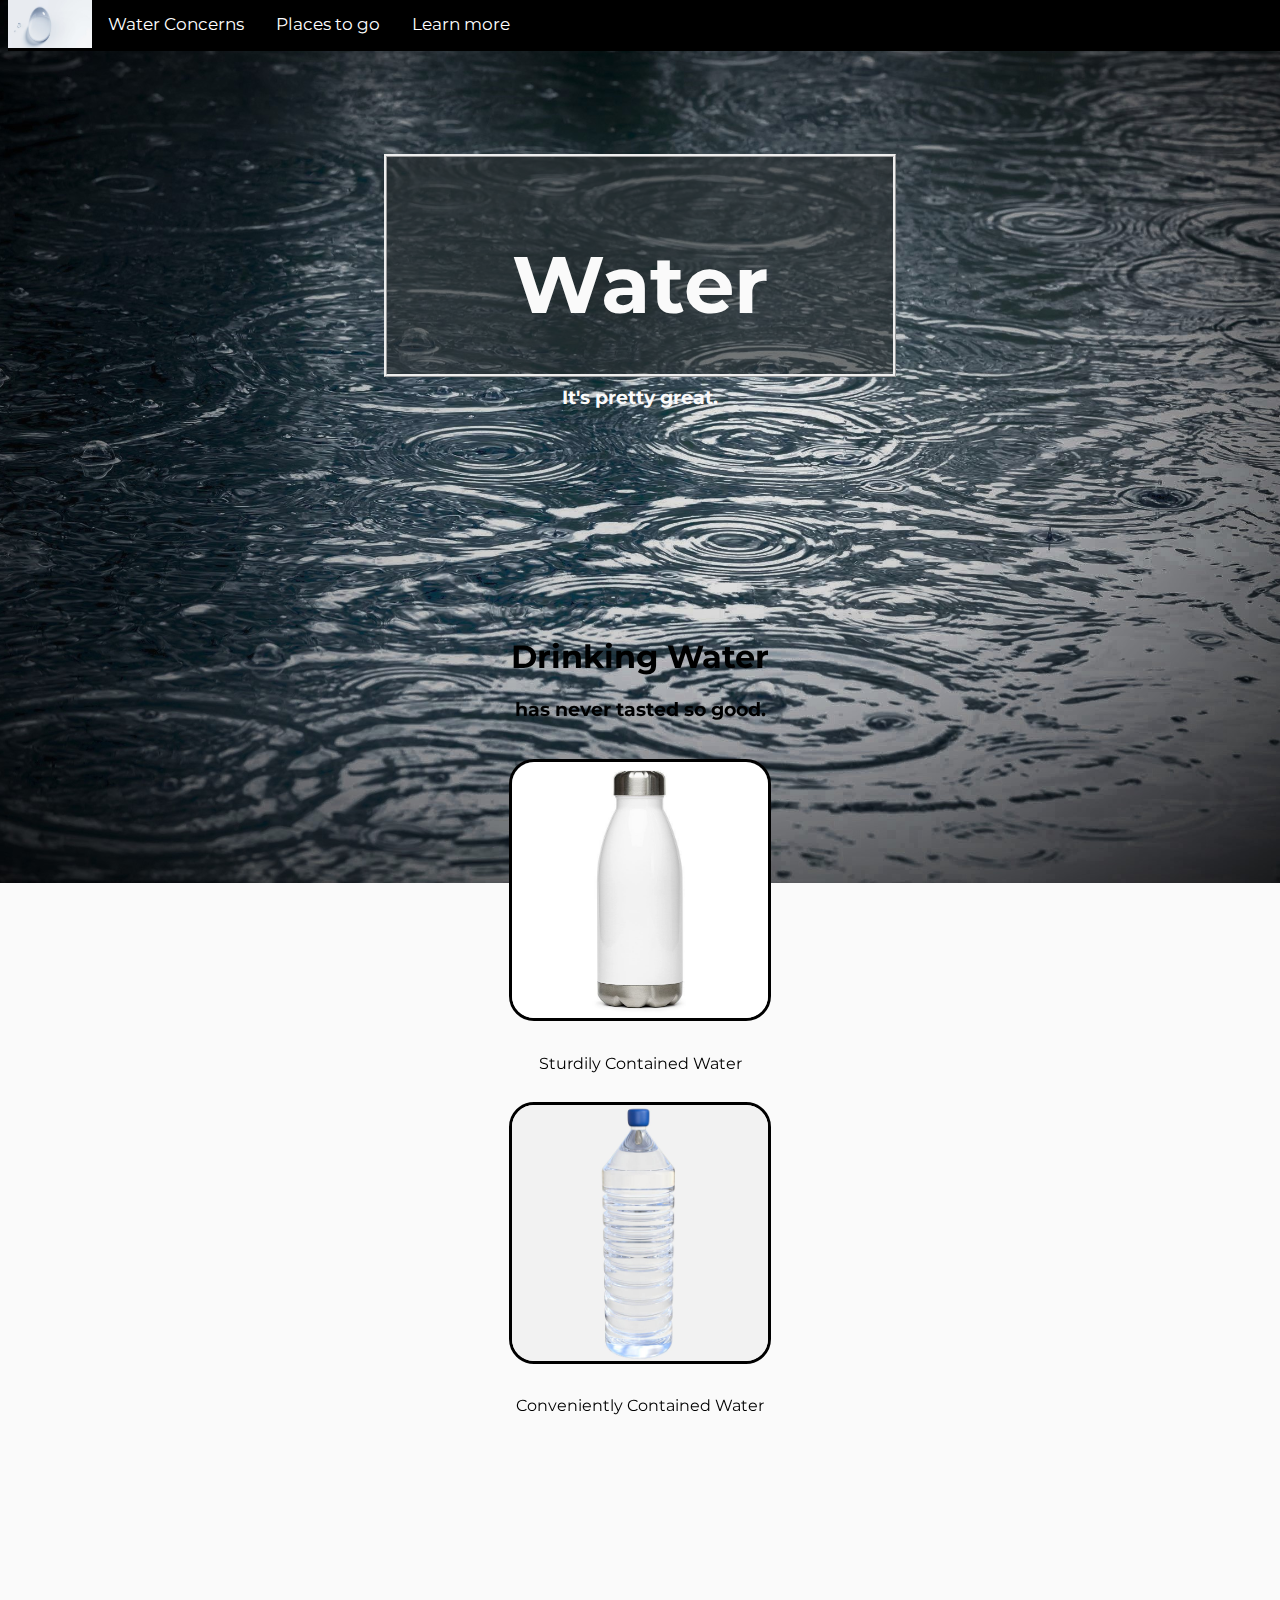
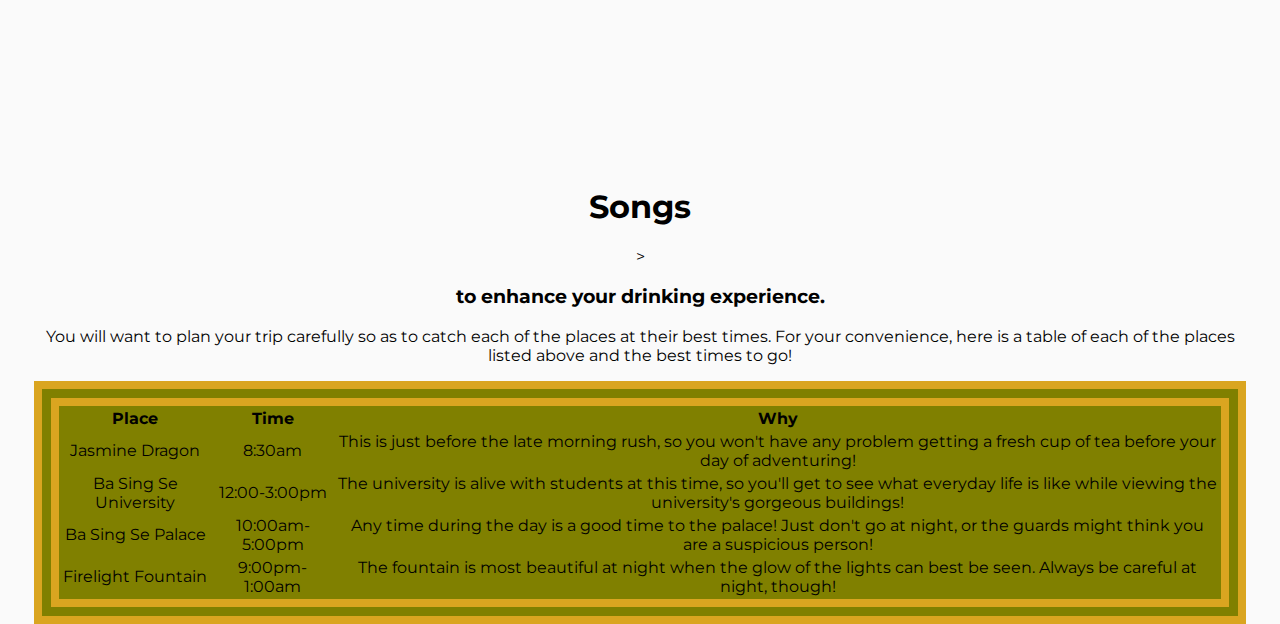
==== byebyewater.html @ 6576e6f5 "in progress" ====
<!DOCTYPE html>
<html lang="en">
    <head>
        <meta name="author" content="Sarah Wilkinson">
        <meta name="description" content="A Demo Page about Water">
        <meta name="viewport" content="width=device-width, initial-scale=1.0">

        <title>Water is Great!</title>

        <link rel = "stylesheet" type = "text/css" href = "design.css">
        <link href="https://cdn.jsdelivr.net/npm/bootstrap@5.1.1/dist/css/bootstrap.min.css" rel="stylesheet" integrity="sha384-F3w7mX95PdgyTmZZMECAngseQB83DfGTowi0iMjiWaeVhAn4FJkqJByhZMI3AhiU" crossorigin="anonymous">
        <script src="jsWater.js"></script>
    </head>
    <body>

        <div id="list" class="overview">
            <nav>
                <div id="navbar" class="topnav">
                    <a class="active" href="index.html">Water</a>
                    <a href="byebyewater.html">Water Concerns</a>
                    <a href="#markerforplaces">Places to go</a>
                    <a href="#learn">Learn more</a>
                  </div>                    
            </nav>
        </div>

        <section id="intro" class="overview">
            <div id="backg_opener" class="container-fluid">
                <hgroup>
                    <h1 id="mainTitle">Water</h1>
                    <h3>It's pretty great.</h3>
                </hgroup>
            </div>

        </section>
<!--
        <section id="layout" class="structure">
            <hr>
            <hgroup>
                <h2>City Layout</h2>
            </hgroup>

            <div id="components" class="structure">
                <p>
                    The first thing to know about Ba Sing Se is the city's layout. The city is surrounded by sections of the city in the following
                    order, from the outermost section to the innermost:
                </p>
                <div class="container">
                    <div id="mapBox">
                        <div class="row">
                            <div class="col-sm">
                                <ol id="citySections">
                                    <li><strong>Outer Wall: </strong>The outermost line of defense for Ba Sing Se. It encircles the entire city, including the Agrarian Zone.</li>
                                    <li><strong>Agrarian Zone: </strong>This penultimate section provides for the entire city, making Ba Sing Se completely self-sufficient!</li>
                                    <li><strong>Inner Wall: </strong>This wall encircles the residential districts of the city, providing its residents an extra line of defense.</li>
                                    <li><strong>Lower Ring: </strong>This section is comprised of the city's poorest residents. Lower Ring residents must have a passport to enter the Upper Ring.</li>
                                    <li><strong>Middle Ring: </strong>This section is comprised of the city's middle class. Middle Ring residents may travel wherever they like in the city without a need for a passport.</li>
                                    <li><strong>Upper Ring: </strong>This section is comprised of the city's richest residents. Upper Ring residents are upper-class citizens, often having ties to the government. They also do not need a passport to travel anywhere in the city.</li>
                                </ol>
                            </div>
                            <div class="col-sm">
                            </div>
                        </div>
                    </div>
                </div>                  

            </div>
        </section>
-->


        <section id="moreWater" class="info">
            <br id="markerforplaces">
            <hgroup>
                <h1>Drinking Water</h1>
                <h3>has never tasted so good.</h3>
            </hgroup>

            <div id="photos" class="waters">
                <div class="container">
                    <div class="row">
                        <div class="col-sm">
                            <figure class="chooseImg">
                                <img src="reuse.jfif" alt="Reusable Metal Water Bottle">
                                <figcaption>
                                    <p>
                                        Sturdily Contained Water
                                    </p>
                                </figcaption>
                            </figure>
                        </div>
                        <div class="col-sm">
                            <figure class="chooseImg">
                                <img src="plastic.jpg" alt="Plastic Water Bottle">
                                <figcaption>
                                    <p>
                                        Conveniently Contained Water
                                    </p>
                                </figcaption>
                            </figure>
                        </div>
                    </div>
                    <!--
                    <div class="row">
                        <div class="col-sm">
                            <figure>

                                <img src="palace.png" alt="Front View of the Earth Kingdom Palace">
                                <figcaption>
                                    <p>
                                        The Earth Kingdom palace is home to Ba Sing Se's royalty and is a grand sight to see! Located in the heart of the city in the Upper Ring, feast your eyes on
                                        the palace's exquisite architecture and witness the royal officials at work!
                                    </p>
                                </figcaption>
                            </figure>
                        </div>
                        <div class="col-sm">
                            <figure>
                                <img src="fountain.png" alt="The Firelight Fountain at night">
                                <figcaption>
                                    <p>
                                        This hidden gem is not a sight to miss. Many people will not travel to the Lower Ring because of its poor reputation, but the Firelight Fountain is
                                        a rare kind of beauty not found in the higher rings. Go at night to see the fountain in full effect!
                                    </p>
                                </figcaption>
                            </figure>
                        </div>
                    </div>   
                -->

                </div>  

            </div>
        </section>

        <section id="music" class="musicWater">
            <div id="plan" class="locs">
                <hgroup>
                    <h1>Songs</h1>>
                    <h3>to enhance your drinking experience.</h3>
                </hgroup>
                <p>
                    You will want to plan your trip carefully so as to catch each of the places at their best times. For your convenience, here is a 
                    table of each of the places listed above and the best times to go!
                </p>
                <table>
                    <tr>
                        <th>Place</th>
                        <th>Time</th>
                        <th>Why</th>
                    </tr>
                    <tr>
                        <td>Jasmine Dragon</td>
                        <td>8:30am</td>
                        <td>This is just before the late morning rush, so you won't have any problem getting a fresh cup of tea before your day of adventuring!</td>
                    </tr>
                    <tr>
                        <td>Ba Sing Se University</td>
                        <td>12:00-3:00pm</td>
                        <td>The university is alive with students at this time, so you'll get to see what everyday life is like while viewing the university's gorgeous buildings!</td>
                    </tr>
                    <tr>
                        <td>Ba Sing Se Palace</td>
                        <td>10:00am-5:00pm</td>
                        <td>Any time during the day is a good time to the palace! Just don't go at night, or the guards might think you are a suspicious person!</td>
                    </tr>
                    <tr>
                        <td>Firelight Fountain</td>
                        <td>9:00pm-1:00am</td>
                        <td>The fountain is most beautiful at night when the glow of the lights can best be seen. Always be careful at night, though!</td>
                    </tr>
                </table>
            </div>
        </section>
    </body>
</html>
---- design.css ----
@import url('https://fonts.googleapis.com/css2?family=Montserrat&display=swap');

body {
    background-color: #fafafa !important;
    padding-top: 3vw;
    font-family: 'Montserrat', sans-serif !important;
}

.container {
    text-align: center;
}

.container p {
    padding-top: 1vw;
}

#backg_opener {
    background-image: url("backg_rain.jpg");
    position: absolute;
    top: 0;
    left: 0;
    bottom: 0;
    right: 0;
    background-size: cover;
    background-position: center;
    height: 44vw;
    color: #fafafa;
    text-align: center;
    padding-top: 25vw;
    z-index:-1;
}

#backg_opener hgroup {
    position: absolute;
    top: 7vw;
    left: 0;
    bottom: 0;
    right: 0; 
    padding-top: 2vw; 
    height: 15vw;
    margin-top: 5vw;
    margin-left: 30vw;
    margin-right: 30vw;
    background-color: rgba(41, 47, 49, 0.6) !important;
    border-style: ridge;
}

#mainTitle {
    font-size: 500% !important;
}

#moreWater {
    position: relative;
    top: 43vw;
    text-align: center;
    margin-bottom: 5vw;
}

#photos {
    margin: 2vw;
}

.waters img {
    height: 20vw;
    width: 20vw;
    border-radius: 25px;
    border-style: solid;
    margin-top: 1vw;
}

.chooseImg:hover {
    border-style: solid;
    border-radius: 25px;
    border-color: gray;
}

#music {
    text-align: center;
    position: relative;
    top: 67vw;
}

#copyright {
    position: relative;
    top: 40vw;
}

#copyright hr {
    margin-top: 3vw;
}

#wider {
    width:4vw;
}

.icons img {
    height: 20px;
    width: 20px;
}


#plan {
    margin: 2vw;
}

table {
    border: goldenrod;
    border-width: 2vw;
    border-style: double;
    background: olive;
}


/* nav bar styling  from https://www.w3schools.com/howto/howto_css_fixed_menu.asp */
.topnav {
    background-color: #000000;
    overflow: hidden;
    position: fixed;
    top: 0;
    width: 100%;
    height: 4vw;
    transition: top 0.5s;
  }

  .topnav a {
    float: left;
    color: white;
    text-align: center;
    padding: 14px 16px;
    text-decoration: none;
    font-size: 17px;
  }

  .topnav a:hover, .dropdown:hover .dropbtn {
    background-color: #fafafa;
    color: black !important;
  }

  .topnav a.active {
    background-image: url(droplet.jpg);
    background-size: 7vw 7vw;
    top: 1vw;
    background-position: center;
    background-repeat: no-repeat;
    color: transparent;
  }
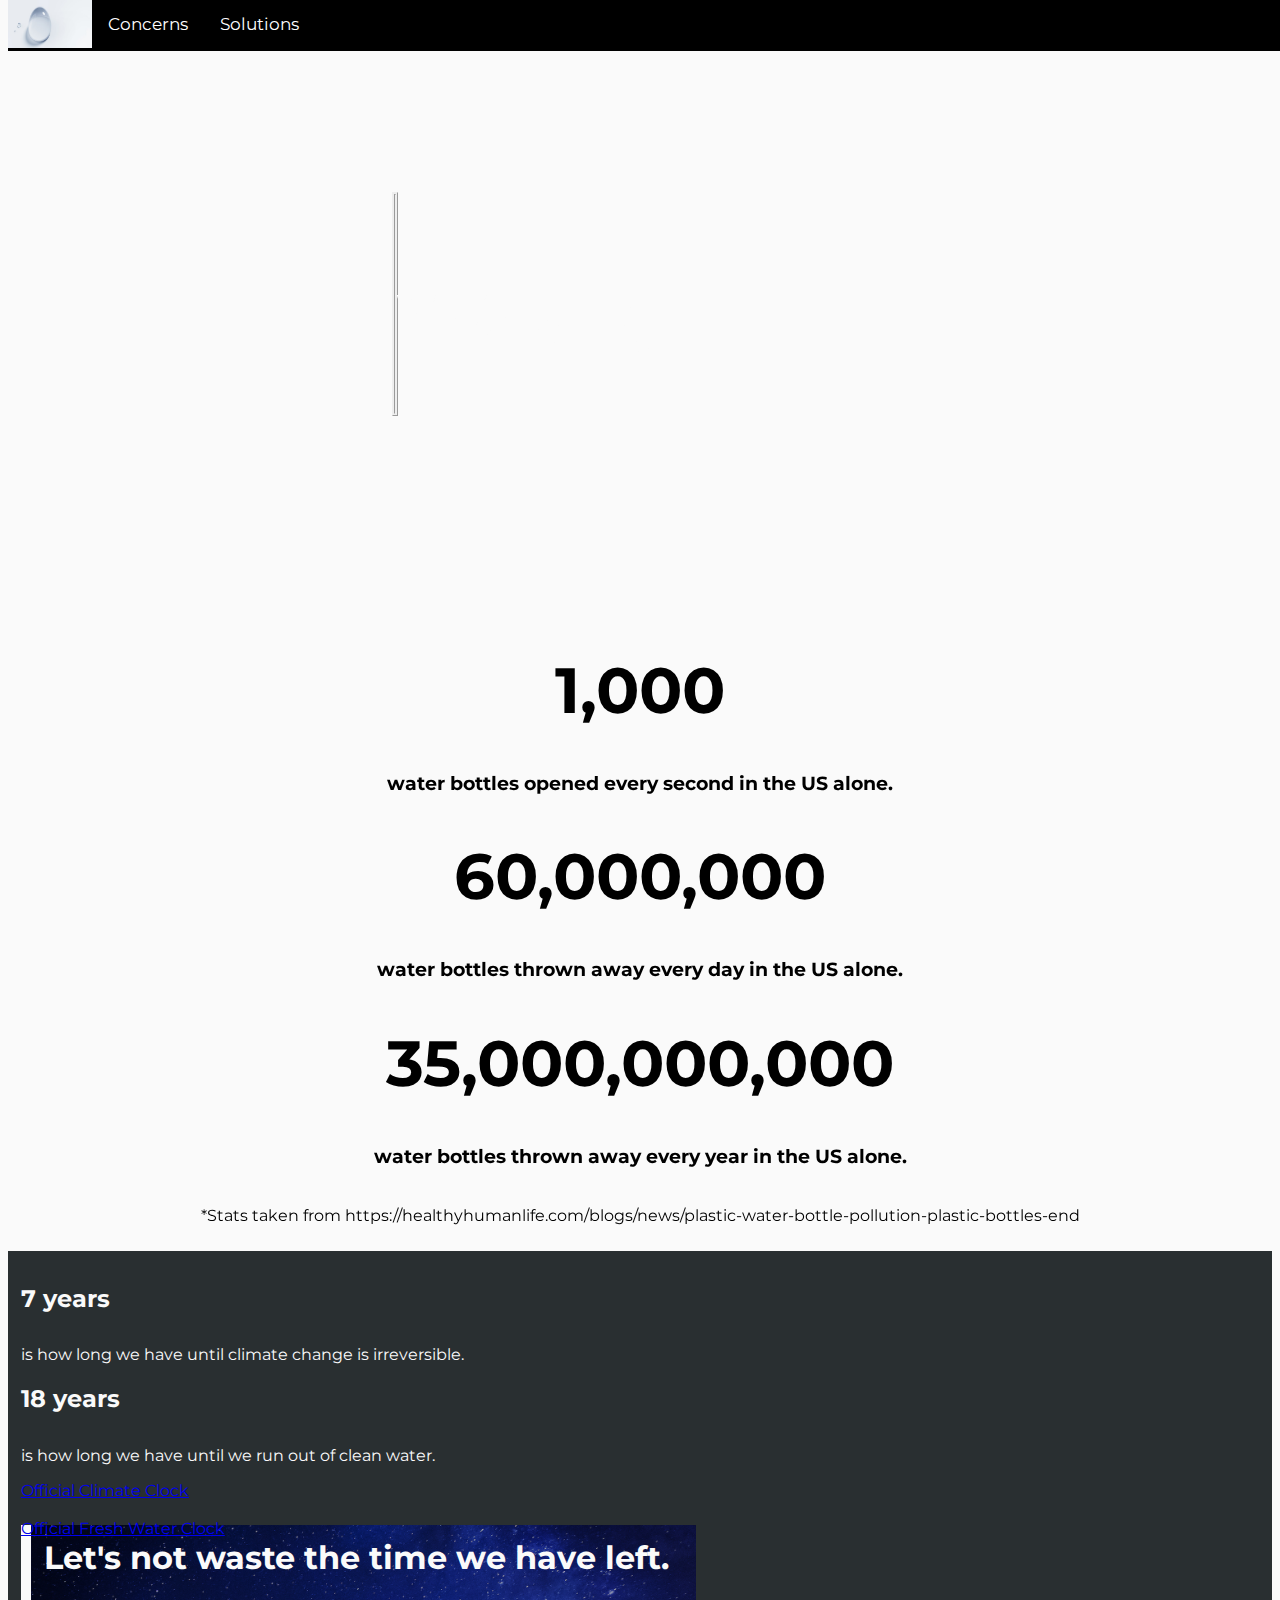
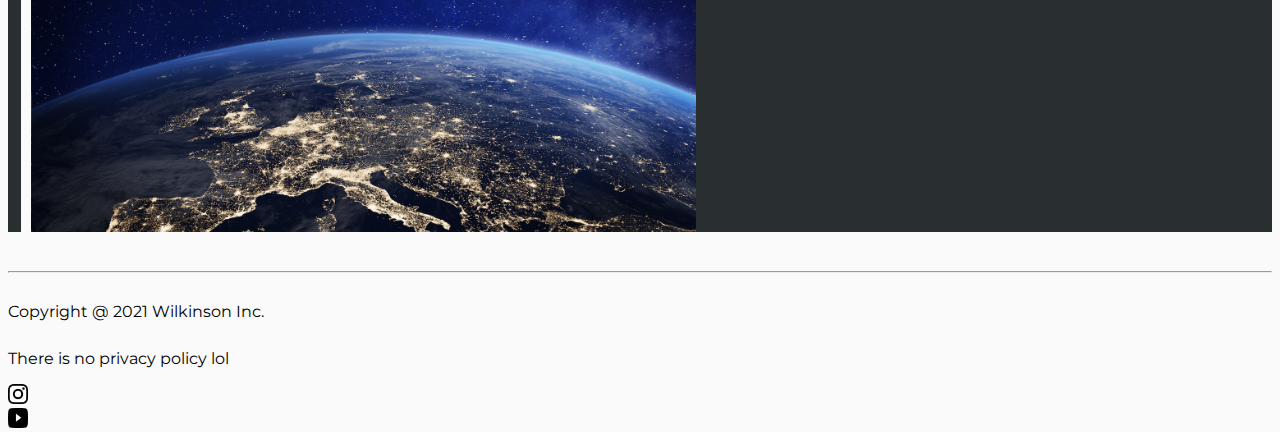
==== commit 2b145004: "finished i guess" ====
--- a/byebyewater.html
+++ b/byebyewater.html
@@ -12,164 +12,108 @@
         <script src="jsWater.js"></script>
     </head>
     <body>
-
         <div id="list" class="overview">
             <nav>
                 <div id="navbar" class="topnav">
                     <a class="active" href="index.html">Water</a>
-                    <a href="byebyewater.html">Water Concerns</a>
-                    <a href="#markerforplaces">Places to go</a>
-                    <a href="#learn">Learn more</a>
+                    <a href="byebyewater.html">Concerns</a>
+                    <a href="saveWater.html">Solutions</a>
                   </div>                    
             </nav>
         </div>
 
         <section id="intro" class="overview">
-            <div id="backg_opener" class="container-fluid">
+            <div id="byeopener" class="container-fluid">
                 <hgroup>
-                    <h1 id="mainTitle">Water</h1>
-                    <h3>It's pretty great.</h3>
+                    <h1 id="mainTitle">Waste</h1>
+                    <h3>It's not that great.</h3>
                 </hgroup>
-            </div>
-
-        </section>
-<!--
-        <section id="layout" class="structure">
-            <hr>
-            <hgroup>
-                <h2>City Layout</h2>
-            </hgroup>
-
-            <div id="components" class="structure">
-                <p>
-                    The first thing to know about Ba Sing Se is the city's layout. The city is surrounded by sections of the city in the following
-                    order, from the outermost section to the innermost:
-                </p>
-                <div class="container">
-                    <div id="mapBox">
-                        <div class="row">
-                            <div class="col-sm">
-                                <ol id="citySections">
-                                    <li><strong>Outer Wall: </strong>The outermost line of defense for Ba Sing Se. It encircles the entire city, including the Agrarian Zone.</li>
-                                    <li><strong>Agrarian Zone: </strong>This penultimate section provides for the entire city, making Ba Sing Se completely self-sufficient!</li>
-                                    <li><strong>Inner Wall: </strong>This wall encircles the residential districts of the city, providing its residents an extra line of defense.</li>
-                                    <li><strong>Lower Ring: </strong>This section is comprised of the city's poorest residents. Lower Ring residents must have a passport to enter the Upper Ring.</li>
-                                    <li><strong>Middle Ring: </strong>This section is comprised of the city's middle class. Middle Ring residents may travel wherever they like in the city without a need for a passport.</li>
-                                    <li><strong>Upper Ring: </strong>This section is comprised of the city's richest residents. Upper Ring residents are upper-class citizens, often having ties to the government. They also do not need a passport to travel anywhere in the city.</li>
-                                </ol>
-                            </div>
-                            <div class="col-sm">
-                            </div>
-                        </div>
-                    </div>
-                </div>                  
-
-            </div>
-        </section>
--->
-
-
-        <section id="moreWater" class="info">
-            <br id="markerforplaces">
-            <hgroup>
-                <h1>Drinking Water</h1>
-                <h3>has never tasted so good.</h3>
-            </hgroup>
-
-            <div id="photos" class="waters">
-                <div class="container">
-                    <div class="row">
-                        <div class="col-sm">
-                            <figure class="chooseImg">
-                                <img src="reuse.jfif" alt="Reusable Metal Water Bottle">
-                                <figcaption>
-                                    <p>
-                                        Sturdily Contained Water
-                                    </p>
-                                </figcaption>
-                            </figure>
-                        </div>
-                        <div class="col-sm">
-                            <figure class="chooseImg">
-                                <img src="plastic.jpg" alt="Plastic Water Bottle">
-                                <figcaption>
-                                    <p>
-                                        Conveniently Contained Water
-                                    </p>
-                                </figcaption>
-                            </figure>
-                        </div>
-                    </div>
-                    <!--
-                    <div class="row">
-                        <div class="col-sm">
-                            <figure>
-
-                                <img src="palace.png" alt="Front View of the Earth Kingdom Palace">
-                                <figcaption>
-                                    <p>
-                                        The Earth Kingdom palace is home to Ba Sing Se's royalty and is a grand sight to see! Located in the heart of the city in the Upper Ring, feast your eyes on
-                                        the palace's exquisite architecture and witness the royal officials at work!
-                                    </p>
-                                </figcaption>
-                            </figure>
-                        </div>
-                        <div class="col-sm">
-                            <figure>
-                                <img src="fountain.png" alt="The Firelight Fountain at night">
-                                <figcaption>
-                                    <p>
-                                        This hidden gem is not a sight to miss. Many people will not travel to the Lower Ring because of its poor reputation, but the Firelight Fountain is
-                                        a rare kind of beauty not found in the higher rings. Go at night to see the fountain in full effect!
-                                    </p>
-                                </figcaption>
-                            </figure>
-                        </div>
-                    </div>   
-                -->
-
-                </div>  
-
             </div>
         </section>
 
-        <section id="music" class="musicWater">
-            <div id="plan" class="locs">
-                <hgroup>
-                    <h1>Songs</h1>>
-                    <h3>to enhance your drinking experience.</h3>
-                </hgroup>
-                <p>
-                    You will want to plan your trip carefully so as to catch each of the places at their best times. For your convenience, here is a 
-                    table of each of the places listed above and the best times to go!
-                </p>
-                <table>
-                    <tr>
-                        <th>Place</th>
-                        <th>Time</th>
-                        <th>Why</th>
-                    </tr>
-                    <tr>
-                        <td>Jasmine Dragon</td>
-                        <td>8:30am</td>
-                        <td>This is just before the late morning rush, so you won't have any problem getting a fresh cup of tea before your day of adventuring!</td>
-                    </tr>
-                    <tr>
-                        <td>Ba Sing Se University</td>
-                        <td>12:00-3:00pm</td>
-                        <td>The university is alive with students at this time, so you'll get to see what everyday life is like while viewing the university's gorgeous buildings!</td>
-                    </tr>
-                    <tr>
-                        <td>Ba Sing Se Palace</td>
-                        <td>10:00am-5:00pm</td>
-                        <td>Any time during the day is a good time to the palace! Just don't go at night, or the guards might think you are a suspicious person!</td>
-                    </tr>
-                    <tr>
-                        <td>Firelight Fountain</td>
-                        <td>9:00pm-1:00am</td>
-                        <td>The fountain is most beautiful at night when the glow of the lights can best be seen. Always be careful at night, though!</td>
-                    </tr>
-                </table>
+        <section id="moreWater" class="info">
+            <br>
+            <div id="numbers" class="wow">
+                <div class="container">                   
+                    <div class="col-sm">
+                        <div class="row">
+                            <hgroup>
+                                <h1 class="stats">1,000</h1>
+                                <h3>water bottles opened every second in the US alone.</h3>
+                            </hgroup>
+                        </div> 
+                        <div class="row">
+                            <hgroup>
+                                <h1 class="stats">60,000,000</h1>
+                                <h3>water bottles thrown away every day in the US alone.</h3>
+                            </hgroup>
+                        </div>   
+                        <div class="row">
+                            <hgroup>
+                                <h1 class="stats">35,000,000,000</h1>
+                                <h3>water bottles thrown away every year in the US alone.</h3>
+                            </hgroup>
+                        </div>
+                        <div class="row">
+                            <p>*Stats taken from https://healthyhumanlife.com/blogs/news/plastic-water-bottle-pollution-plastic-bottles-end</p>
+                        </div>
+                    </div>
+                </div>  
+            </div>
+        </section>
+
+        <section id="moreInfo" class="structure">
+            <div class="container">
+                <div class="row">
+                    <div class="col-sm">
+                        <hgroup>
+                            <h2>7 years</h2>
+                            <p>
+                                is how long we have until climate change is irreversible. 
+                            </p>
+                            <h2>18 years</h2>
+                            <p>
+                                is how long we have until we run out of clean water.
+                            </p>
+                            <a href="https://climateclock.world/" class="btn btn-primary" target="_blank">Official Climate Clock</a>
+                            <br><br>
+                            <a href="https://www.theworldcounts.com/challenges/planet-earth/freshwater/when-will-the-world-run-out-of-water/story" class="btn btn-primary" target="_blank">Official Fresh Water Clock</a>
+                        </hgroup>
+                    </div>
+                    <div class="col-sm">
+                        <h1 id="timeLeft">Let's not waste the time we have left.</h1>
+                    </div>
+                </div>
+            </div>                  
+        </section>
+
+        <section id="copyright">
+            <hr>
+            <div class="icons">
+                <div id="copyrights" class="container">
+                    <div class="row">
+                        <div id="wider" class="col-sm">
+                            <p>
+                                Copyright @ 2021 Wilkinson Inc.
+                            </p>
+                        </div>
+                        <div class="col-sm">
+                            <p>
+                                There is no privacy policy lol
+                            </p>
+                        </div>
+                        <div class="col-sm">
+                            <a href="https://www.instagram.com/">
+                                <img src="insta.png" alt="We don't have an insta page">
+                            </a>
+                        </div>
+                        <div class="col-sm">
+                            <a href="https://www.youtube.com/">
+                                <img src="youtube.png" alt="We don't have a YouTube page either">
+                            </a>                
+                        </div>
+                    </div>
+                </div>
             </div>
         </section>
     </body>
--- a/design.css
+++ b/design.css
@@ -2,35 +2,14 @@
 
 body {
     background-color: #fafafa !important;
-    padding-top: 3vw;
     font-family: 'Montserrat', sans-serif !important;
-}
-
-.container {
-    text-align: center;
 }
 
 .container p {
     padding-top: 1vw;
 }
 
-#backg_opener {
-    background-image: url("backg_rain.jpg");
-    position: absolute;
-    top: 0;
-    left: 0;
-    bottom: 0;
-    right: 0;
-    background-size: cover;
-    background-position: center;
-    height: 44vw;
-    color: #fafafa;
-    text-align: center;
-    padding-top: 25vw;
-    z-index:-1;
-}
-
-#backg_opener hgroup {
+.overview hgroup {
     position: absolute;
     top: 7vw;
     left: 0;
@@ -49,15 +28,29 @@
     font-size: 500% !important;
 }
 
+/* main page cs */
+#backg_opener {
+    background-image: url("backg_rain.jpg");
+    position: absolute;
+    background-size: cover;
+    background-position: center;
+    height: 44vw;
+    color: #fafafa;
+    text-align: center;
+    padding-top: 25vw;
+    z-index:-1;
+}
+
 #moreWater {
     position: relative;
     top: 43vw;
     text-align: center;
     margin-bottom: 5vw;
+    margin-top: 3vw;
 }
 
 #photos {
-    margin: 2vw;
+    margin: 3vw;
 }
 
 .waters img {
@@ -74,12 +67,96 @@
     border-color: gray;
 }
 
-#music {
-    text-align: center;
-    position: relative;
-    top: 67vw;
-}
-
+/* saveWater cs */
+#saveopener {
+    background-image: url("clean.jpg");
+    position: absolute;
+    background-size: cover;
+    background-position: center;
+    height: 44vw;
+    color: #fafafa;
+    text-align: center;
+    padding-top: 25vw;
+    z-index:-1;
+}
+
+.learning {
+    text-align: left !important;
+    color: #fafafa;
+    background-color: rgb(41, 47, 49);
+    margin-top: 2vw;
+    padding-top: 1vw;
+    padding-bottom: 1vw;
+}
+
+#white {
+    background-color: #fafafa;
+    color: black;
+}
+
+#begin {
+    position: relative;
+    top:40vw;   
+    text-align: center;
+    margin: 15vw;
+    border-style:solid;
+    border-width: 20px;
+    padding: 10vw;
+}
+
+#begin h1 {
+    font-size: 70px;
+}
+
+/* byebyewater cs */
+#byeopener {
+    background-image: url("waste.jpeg");
+    position: absolute;
+    background-size: cover;
+    background-position: center;
+    height: 44vw;
+    color: #fafafa;
+    text-align: center;
+    padding-top: 25vw;
+    z-index:-1;
+}
+
+#numbers .row{
+    margin: 2vw;
+}
+
+.stats {
+    font-size: 400%;
+}
+
+#moreInfo {
+    position: relative;
+    top:40vw;
+    background-color:rgb(41, 47, 49);
+    color: #fafafa;
+    padding: 1vw;
+}
+
+.btn btn-primary {
+    background-color: transparent;
+    color: white;
+  }
+
+#timeLeft {
+    background-image: url("earth.jpg.crdownload");
+    background-size: cover;
+    background-position: center;
+    height: 22vw;
+    width: 50vw;
+    padding: 1vw;
+    margin-top:-1vw;
+    margin-bottom:-1vw;
+    margin-right: -7.5vw;
+    border-left-style:solid;
+    border-width: 10px;
+}
+
+/* copyright section */
 #copyright {
     position: relative;
     top: 40vw;
@@ -87,10 +164,6 @@
 
 #copyright hr {
     margin-top: 3vw;
-}
-
-#wider {
-    width:4vw;
 }
 
 .icons img {
@@ -98,20 +171,7 @@
     width: 20px;
 }
 
-
-#plan {
-    margin: 2vw;
-}
-
-table {
-    border: goldenrod;
-    border-width: 2vw;
-    border-style: double;
-    background: olive;
-}
-
-
-/* nav bar styling  from https://www.w3schools.com/howto/howto_css_fixed_menu.asp */
+/* nav bar */
 .topnav {
     background-color: #000000;
     overflow: hidden;
@@ -143,4 +203,13 @@
     background-position: center;
     background-repeat: no-repeat;
     color: transparent;
+  }
+
+  #pageTitle {
+    position:relative;
+    right: 11vw;
+    font-size: 40px;
+    color: white;
+    text-align: center;
+    margin: 14px 16px;
   }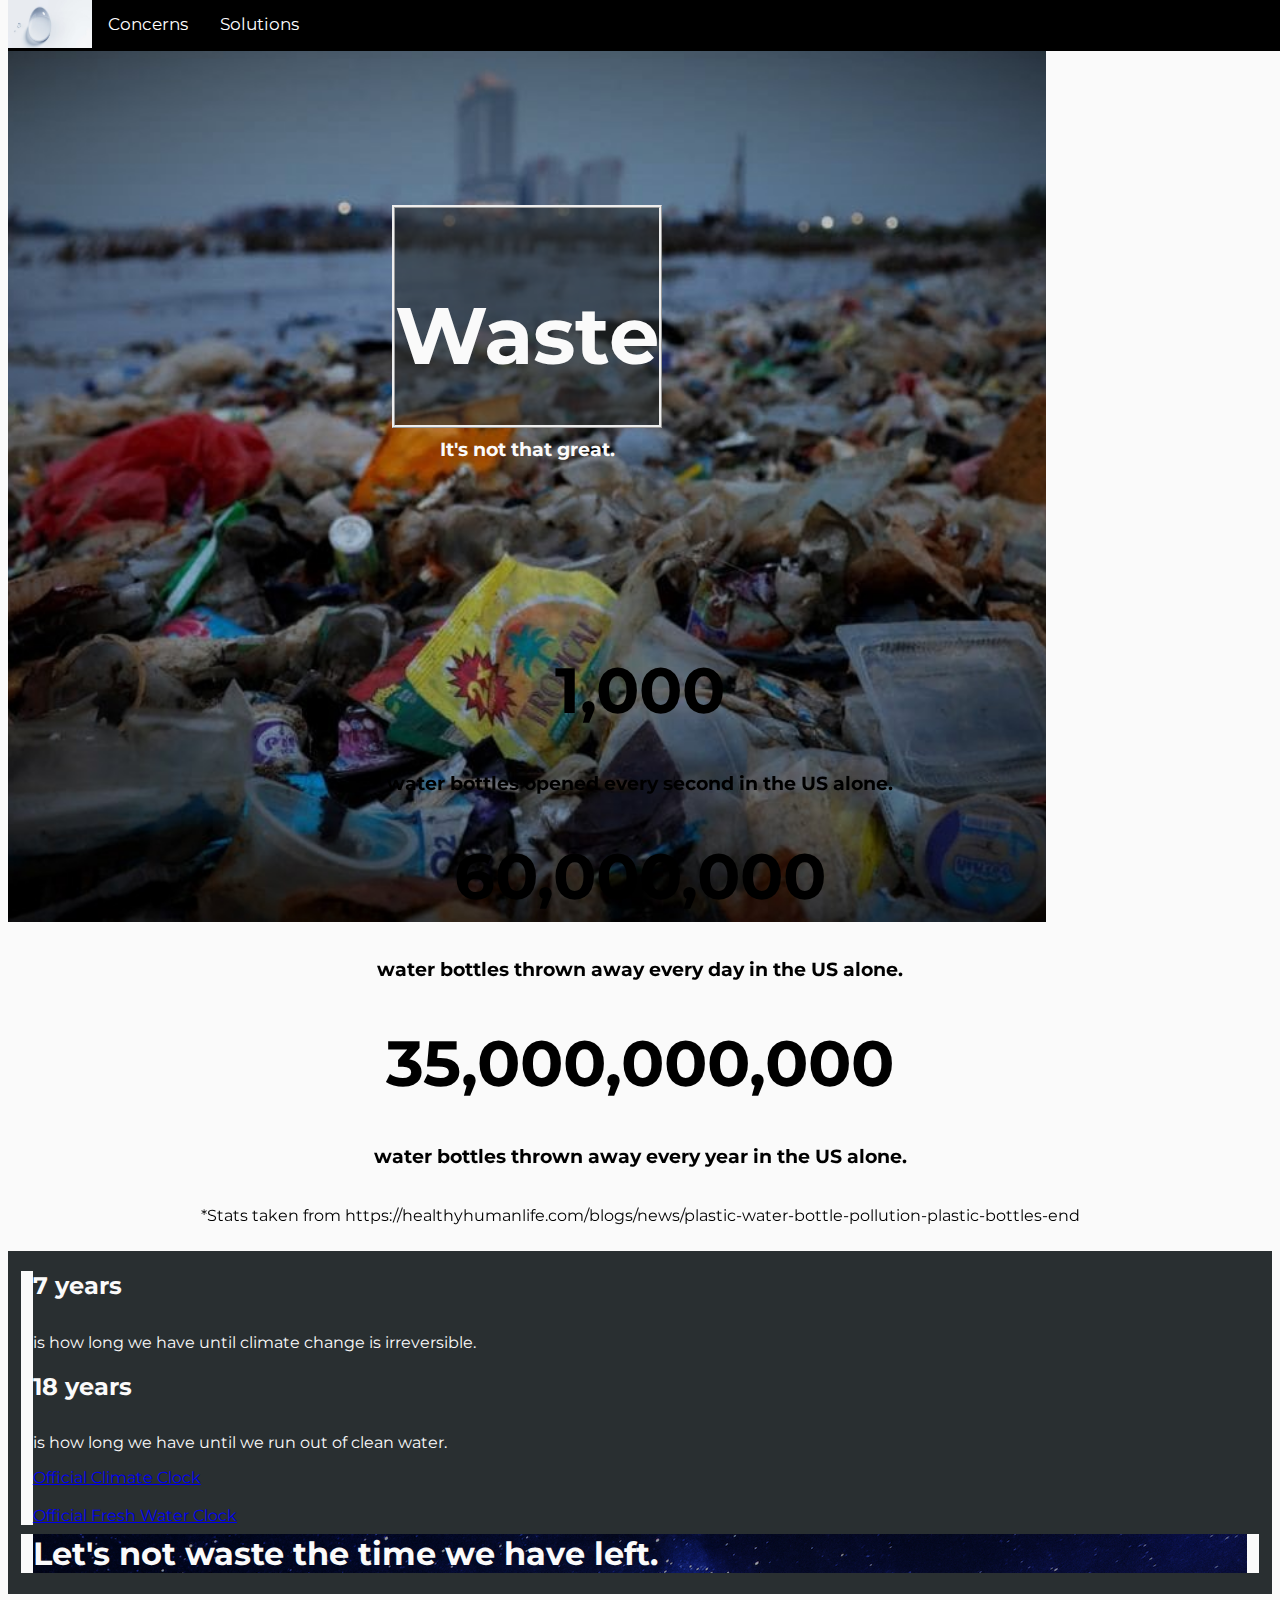
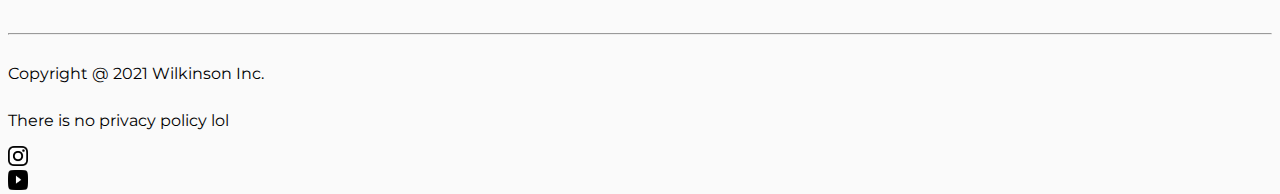
==== commit 9c35278f: "make responsive" ====
--- a/byebyewater.html
+++ b/byebyewater.html
@@ -65,7 +65,7 @@
         <section id="moreInfo" class="structure">
             <div class="container">
                 <div class="row">
-                    <div class="col-sm">
+                    <div id="infoTimeLeft" class="col-sm">
                         <hgroup>
                             <h2>7 years</h2>
                             <p>
@@ -77,11 +77,11 @@
                             </p>
                             <a href="https://climateclock.world/" class="btn btn-primary" target="_blank">Official Climate Clock</a>
                             <br><br>
-                            <a href="https://www.theworldcounts.com/challenges/planet-earth/freshwater/when-will-the-world-run-out-of-water/story" class="btn btn-primary" target="_blank">Official Fresh Water Clock</a>
+                            <a id="btnClock" href="https://www.theworldcounts.com/challenges/planet-earth/freshwater/when-will-the-world-run-out-of-water/story" class="btn btn-primary" target="_blank">Official Fresh Water Clock</a>
                         </hgroup>
                     </div>
-                    <div class="col-sm">
-                        <h1 id="timeLeft">Let's not waste the time we have left.</h1>
+                    <div id="timeLeft" class="col-sm">
+                        <h1 >Let's not waste the time we have left.</h1>
                     </div>
                 </div>
             </div>                  
--- a/design.css
+++ b/design.css
@@ -10,16 +10,12 @@
 }
 
 .overview hgroup {
-    position: absolute;
-    top: 7vw;
-    left: 0;
-    bottom: 0;
-    right: 0; 
+    position: relative;
+    margin-top: -12vw;
+    margin-left: 30vw;
+    margin-right: 30vw;
     padding-top: 2vw; 
     height: 15vw;
-    margin-top: 5vw;
-    margin-left: 30vw;
-    margin-right: 30vw;
     background-color: rgba(41, 47, 49, 0.6) !important;
     border-style: ridge;
 }
@@ -142,18 +138,28 @@
     color: white;
   }
 
+#btnClock {
+    margin-bottom: 0.5vw;
+}
+
+#infoTimeLeft{
+    border-left-style:solid;
+    border-width: 1vw;
+    margin-top: -1vw;
+    margin-bottom: -1vw;
+}
+
 #timeLeft {
     background-image: url("earth.jpg.crdownload");
     background-size: cover;
-    background-position: center;
-    height: 22vw;
-    width: 50vw;
-    padding: 1vw;
+    background-repeat: no-repeat;
+    height: auto;
+    width: auto;
     margin-top:-1vw;
     margin-bottom:-1vw;
-    margin-right: -7.5vw;
     border-left-style:solid;
-    border-width: 10px;
+    border-right-style:solid;
+    border-width: 1vw;
 }
 
 /* copyright section */
@@ -212,4 +218,16 @@
     color: white;
     text-align: center;
     margin: 14px 16px;
-  }+  }
+
+  @media (max-width: 992px) {                  
+    .overview hgroup {
+       font-size:50%;
+    }
+ }
+
+ @media (max-width: 480px) {                  
+    .topnav {
+       display: none;
+    }
+ }